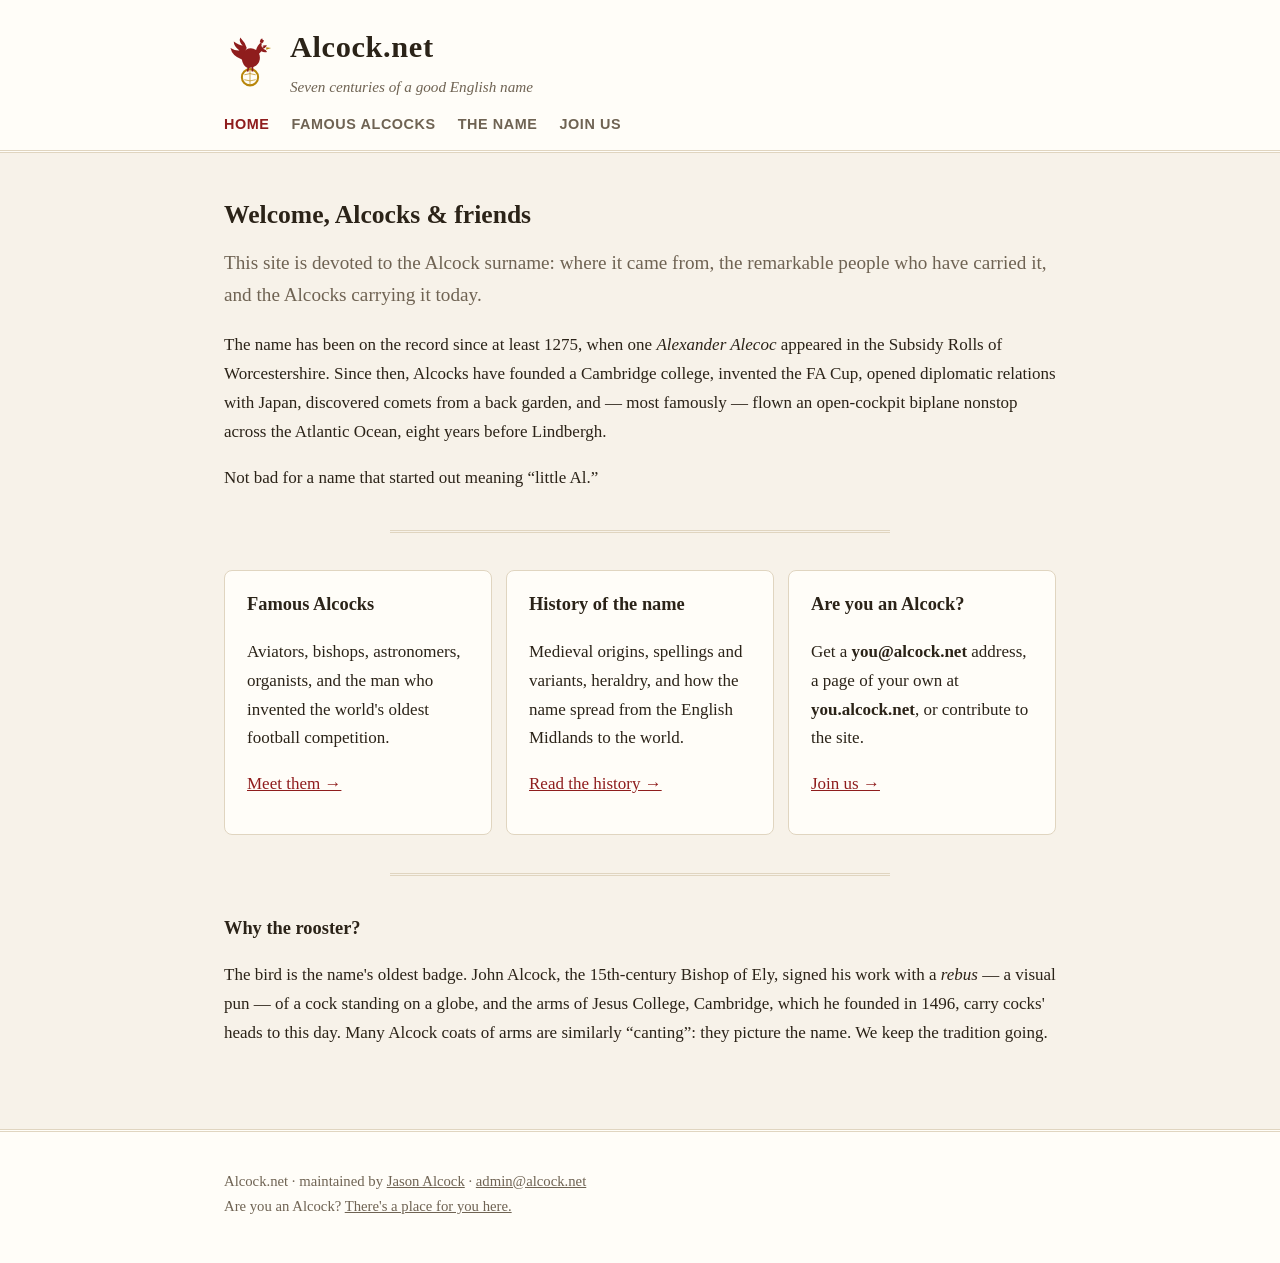
==== site/index.html @ 47d07867 "Initial sites: alcock.net heritage site + jason.alcock.net personal site - 4-page parchment-themed h" ====
<!DOCTYPE html>
<html lang="en">
<head>
<meta charset="utf-8">
<meta name="viewport" content="width=device-width, initial-scale=1">
<title>Alcock.net — A home for the Alcock name</title>
<meta name="description" content="Alcock.net celebrates the history of the Alcock surname and the people who carry it — from medieval England to transatlantic flight. Alcocks welcome.">
<link rel="stylesheet" href="style.css">
<link rel="icon" href="rooster.svg" type="image/svg+xml">
</head>
<body>
<a class="skip-link" href="#main">Skip to content</a>

<header class="site">
  <div class="wrap">
    <div class="masthead">
      <img class="rooster" src="rooster.svg" alt="" width="52" height="52">
      <div>
        <h1><a href="index.html">Alcock.net</a></h1>
        <p class="tagline">Seven centuries of a good English name</p>
      </div>
    </div>
    <nav class="site" aria-label="Main">
      <a href="index.html" aria-current="page">Home</a>
      <a href="famous-alcocks.html">Famous Alcocks</a>
      <a href="name-history.html">The Name</a>
      <a href="join.html">Join Us</a>
    </nav>
  </div>
</header>

<main id="main">
  <div class="wrap">
    <h2>Welcome, Alcocks &amp; friends</h2>
    <p class="lede">This site is devoted to the Alcock surname: where it came from, the remarkable people who have carried it, and the Alcocks carrying it today.</p>

    <p>The name has been on the record since at least 1275, when one <em>Alexander Alecoc</em> appeared in the Subsidy Rolls of Worcestershire. Since then, Alcocks have founded a Cambridge college, invented the FA Cup, opened diplomatic relations with Japan, discovered comets from a back garden, and — most famously — flown an open-cockpit biplane nonstop across the Atlantic Ocean, eight years before Lindbergh.</p>

    <p>Not bad for a name that started out meaning &ldquo;little Al.&rdquo;</p>

    <hr class="rule">

    <div class="cols">
      <div class="card">
        <h3>Famous Alcocks</h3>
        <p>Aviators, bishops, astronomers, organists, and the man who invented the world's oldest football competition.</p>
        <p><a href="famous-alcocks.html">Meet them &rarr;</a></p>
      </div>
      <div class="card">
        <h3>History of the name</h3>
        <p>Medieval origins, spellings and variants, heraldry, and how the name spread from the English Midlands to the world.</p>
        <p><a href="name-history.html">Read the history &rarr;</a></p>
      </div>
      <div class="card">
        <h3>Are you an Alcock?</h3>
        <p>Get a <strong>you@alcock.net</strong> address, a page of your own at <strong>you.alcock.net</strong>, or contribute to the site.</p>
        <p><a href="join.html">Join us &rarr;</a></p>
      </div>
    </div>

    <hr class="rule">

    <h3>Why the rooster?</h3>
    <p>The bird is the name's oldest badge. John Alcock, the 15th-century Bishop of Ely, signed his work with a <em>rebus</em> — a visual pun — of a cock standing on a globe, and the arms of Jesus College, Cambridge, which he founded in 1496, carry cocks' heads to this day. Many Alcock coats of arms are similarly &ldquo;canting&rdquo;: they picture the name. We keep the tradition going.</p>
  </div>
</main>

<footer class="site">
  <div class="wrap">
    <p>Alcock.net &middot; maintained by <a href="https://jason.alcock.net">Jason Alcock</a> &middot; <a href="mailto:admin@alcock.net">admin@alcock.net</a><br>
    Are you an Alcock? <a href="join.html">There's a place for you here.</a></p>
  </div>
</footer>
</body>
</html>
---- site/style.css ----
/* Alcock.net — heritage site for the Alcock name.
   Warm parchment theme with the rooster (Bishop Alcock's rebus) as motif. */

:root {
  --bg: #f7f2e9;
  --panel: #fffdf8;
  --line: #e0d5c0;
  --ink: #2b2318;
  --dim: #6f6353;
  --accent: #8f1d1d;      /* heraldic gules */
  --accent2: #b8860b;     /* old gold */
  --serif: "Iowan Old Style", "Palatino Linotype", Palatino, Georgia, serif;
  --sans: -apple-system, BlinkMacSystemFont, "Segoe UI", Roboto, Helvetica, Arial, sans-serif;
}

* { box-sizing: border-box; }

html { scroll-behavior: smooth; }

@media (prefers-reduced-motion: reduce) {
  html { scroll-behavior: auto; }
  *, *::before, *::after { transition: none !important; }
}

body {
  margin: 0;
  background: var(--bg);
  color: var(--ink);
  font-family: var(--serif);
  font-size: 1.0625rem;
  line-height: 1.7;
  -webkit-font-smoothing: antialiased;
}

.wrap {
  max-width: 880px;
  margin: 0 auto;
  padding: 0 24px;
}

a { color: var(--accent); }
a:hover { color: var(--accent2); }

a:focus-visible,
button:focus-visible {
  outline: 2px solid var(--accent2);
  outline-offset: 3px;
  border-radius: 2px;
}

.skip-link {
  position: absolute;
  left: -9999px;
  top: 0;
  background: var(--accent);
  color: #fff;
  padding: 10px 16px;
  border-radius: 0 0 8px 0;
  font-weight: 600;
  z-index: 10;
}
.skip-link:focus { left: 0; }

/* ---------- header ---------- */

header.site {
  border-bottom: 3px double var(--line);
  background: var(--panel);
}

.masthead {
  display: flex;
  align-items: center;
  gap: 14px;
  padding: 22px 0 12px;
}

.masthead .rooster { flex: none; }

.masthead h1 {
  font-size: 1.9rem;
  margin: 0;
  letter-spacing: 0.02em;
  font-weight: 600;
}

.masthead h1 a { color: var(--ink); text-decoration: none; }

.masthead .tagline {
  margin: 0;
  color: var(--dim);
  font-style: italic;
  font-size: 0.95rem;
}

nav.site {
  display: flex;
  flex-wrap: wrap;
  gap: 4px 22px;
  padding: 0 0 14px;
  font-family: var(--sans);
  font-size: 0.9rem;
  letter-spacing: 0.04em;
  text-transform: uppercase;
}

nav.site a {
  text-decoration: none;
  color: var(--dim);
  font-weight: 600;
}

nav.site a[aria-current="page"],
nav.site a:hover { color: var(--accent); }

/* ---------- content ---------- */

main { padding: 40px 0 64px; }

h2 {
  font-size: 1.6rem;
  font-weight: 600;
  margin: 0 0 0.4em;
}

h3 {
  font-size: 1.15rem;
  font-weight: 600;
  margin: 1.6em 0 0.3em;
}

.lede {
  font-size: 1.2rem;
  color: var(--dim);
  margin-top: 0;
}

.rule {
  border: none;
  border-top: 3px double var(--line);
  margin: 2.2em auto;
  width: 60%;
}

/* ---------- cards / figures ---------- */

.figure-list { padding: 0; margin: 1.5em 0; list-style: none; }

.figure-list li {
  background: var(--panel);
  border: 1px solid var(--line);
  border-radius: 8px;
  padding: 18px 22px;
  margin-bottom: 14px;
}

.figure-list .who {
  font-weight: 600;
  font-size: 1.08rem;
}

.figure-list .dates {
  color: var(--dim);
  font-weight: 400;
  font-size: 0.95rem;
  margin-left: 6px;
}

.figure-list p { margin: 0.35em 0 0; }

.cols {
  display: grid;
  grid-template-columns: repeat(auto-fit, minmax(240px, 1fr));
  gap: 14px;
  margin: 1.5em 0;
}

.card {
  background: var(--panel);
  border: 1px solid var(--line);
  border-radius: 8px;
  padding: 18px 22px;
}

.card h3 { margin-top: 0; }

/* ---------- buttons ---------- */

.btn {
  display: inline-block;
  font-family: var(--sans);
  font-weight: 600;
  font-size: 0.95rem;
  background: var(--accent);
  color: #fff;
  padding: 10px 20px;
  border-radius: 6px;
  text-decoration: none;
  margin: 4px 8px 4px 0;
}

.btn:hover { background: var(--accent2); color: #fff; }

.btn.ghost {
  background: transparent;
  color: var(--accent);
  border: 1px solid var(--accent);
}

.btn.ghost:hover { color: var(--accent2); border-color: var(--accent2); background: transparent; }

/* ---------- members table ---------- */

table.members {
  width: 100%;
  border-collapse: collapse;
  margin: 1.2em 0;
  font-size: 1rem;
}

table.members th,
table.members td {
  text-align: left;
  padding: 10px 12px;
  border-bottom: 1px solid var(--line);
}

table.members th {
  font-family: var(--sans);
  font-size: 0.8rem;
  text-transform: uppercase;
  letter-spacing: 0.05em;
  color: var(--dim);
}

/* ---------- footer ---------- */

footer.site {
  border-top: 3px double var(--line);
  background: var(--panel);
  padding: 22px 0 30px;
  color: var(--dim);
  font-size: 0.92rem;
}

footer.site a { color: var(--dim); }

@media (max-width: 540px) {
  .masthead h1 { font-size: 1.5rem; }
  main { padding: 28px 0 48px; }
}
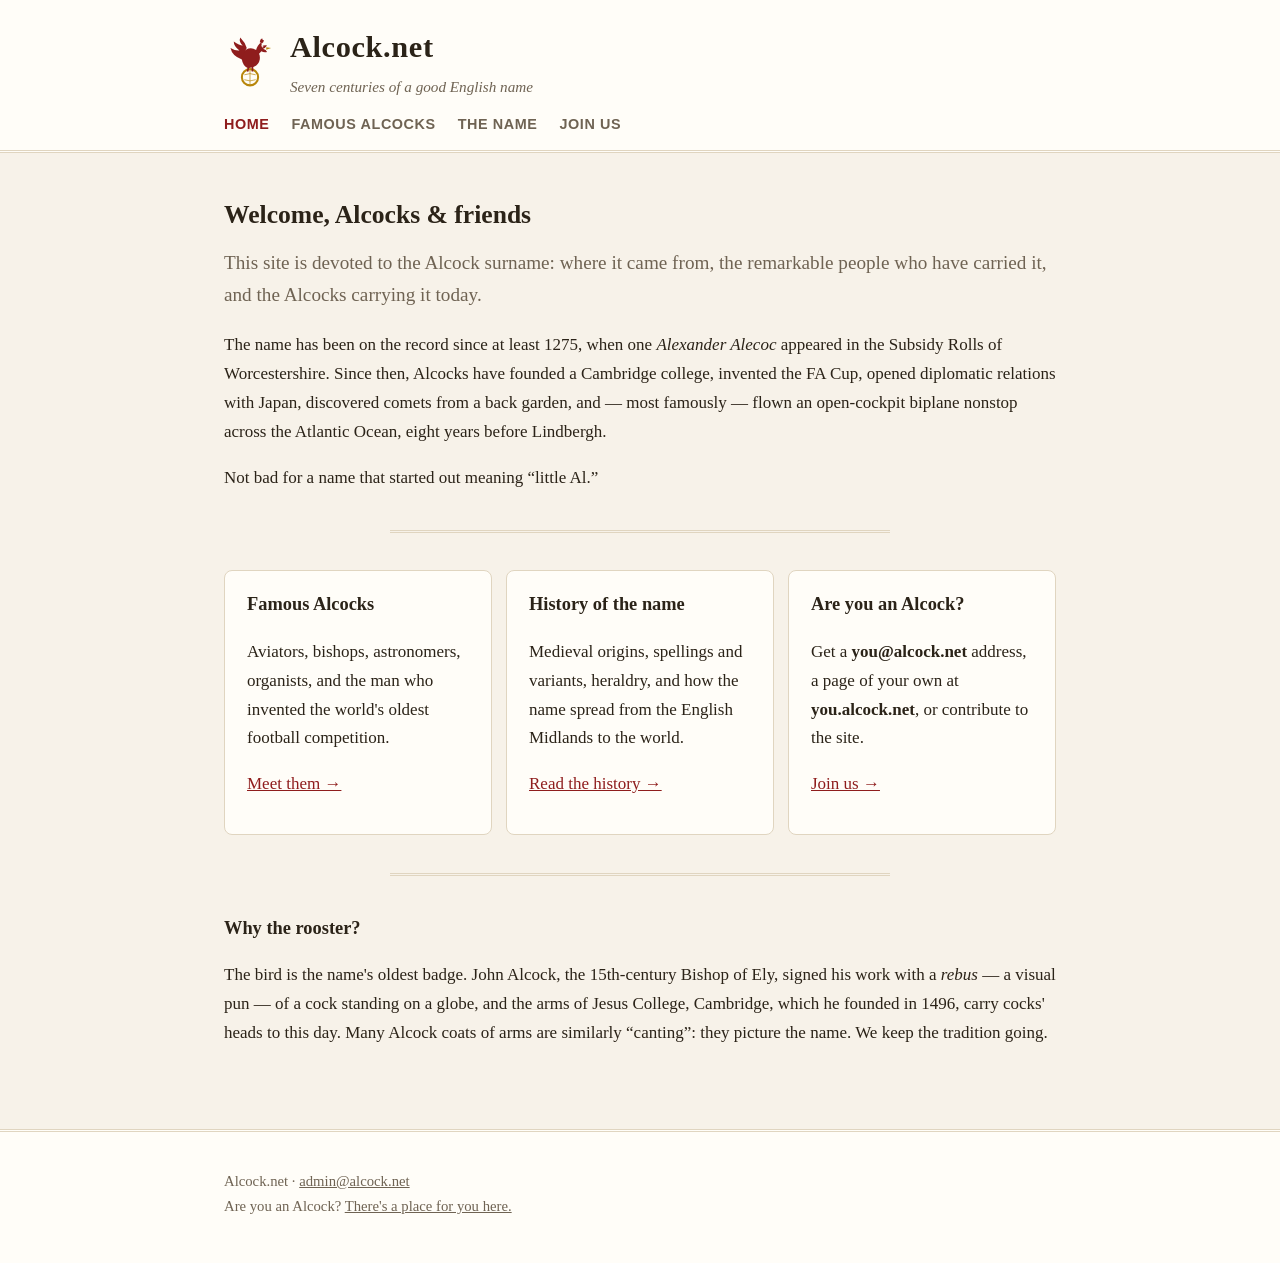
==== commit 8b4cc331: "Add portraits and heraldry images with credits; remove member register and maintainer name from publ" ====
--- a/site/index.html
+++ b/site/index.html
@@ -67,7 +67,7 @@
 
 <footer class="site">
   <div class="wrap">
-    <p>Alcock.net &middot; maintained by <a href="https://jason.alcock.net">Jason Alcock</a> &middot; <a href="mailto:admin@alcock.net">admin@alcock.net</a><br>
+    <p>Alcock.net &middot; <a href="mailto:admin@alcock.net">admin@alcock.net</a><br>
     Are you an Alcock? <a href="join.html">There's a place for you here.</a></p>
   </div>
 </footer>
--- a/site/style.css
+++ b/site/style.css
@@ -168,6 +168,59 @@
 
 .figure-list p { margin: 0.35em 0 0; }
 
+.figure-list .src {
+  font-family: var(--sans);
+  font-size: 0.8rem;
+  color: var(--dim);
+  margin-top: 0.6em;
+}
+
+.figure-list .src a { color: var(--dim); }
+.figure-list .src a:hover { color: var(--accent); }
+
+.figure-list .portrait {
+  float: right;
+  width: 110px;
+  height: auto;
+  border-radius: 6px;
+  border: 1px solid var(--line);
+  margin: 4px 0 10px 16px;
+}
+
+.figure-list li::after {
+  content: "";
+  display: block;
+  clear: both;
+}
+
+/* ---------- heraldry figure ---------- */
+
+figure.herald {
+  margin: 1.4em auto;
+  text-align: center;
+  max-width: 320px;
+}
+
+figure.herald img {
+  width: 200px;
+  height: auto;
+}
+
+figure.herald figcaption {
+  font-family: var(--sans);
+  font-size: 0.82rem;
+  color: var(--dim);
+  margin-top: 8px;
+  line-height: 1.5;
+}
+
+figure.herald figcaption a { color: var(--dim); }
+figure.herald figcaption a:hover { color: var(--accent); }
+
+@media (max-width: 540px) {
+  .figure-list .portrait { width: 84px; margin-left: 12px; }
+}
+
 .cols {
   display: grid;
   grid-template-columns: repeat(auto-fit, minmax(240px, 1fr));
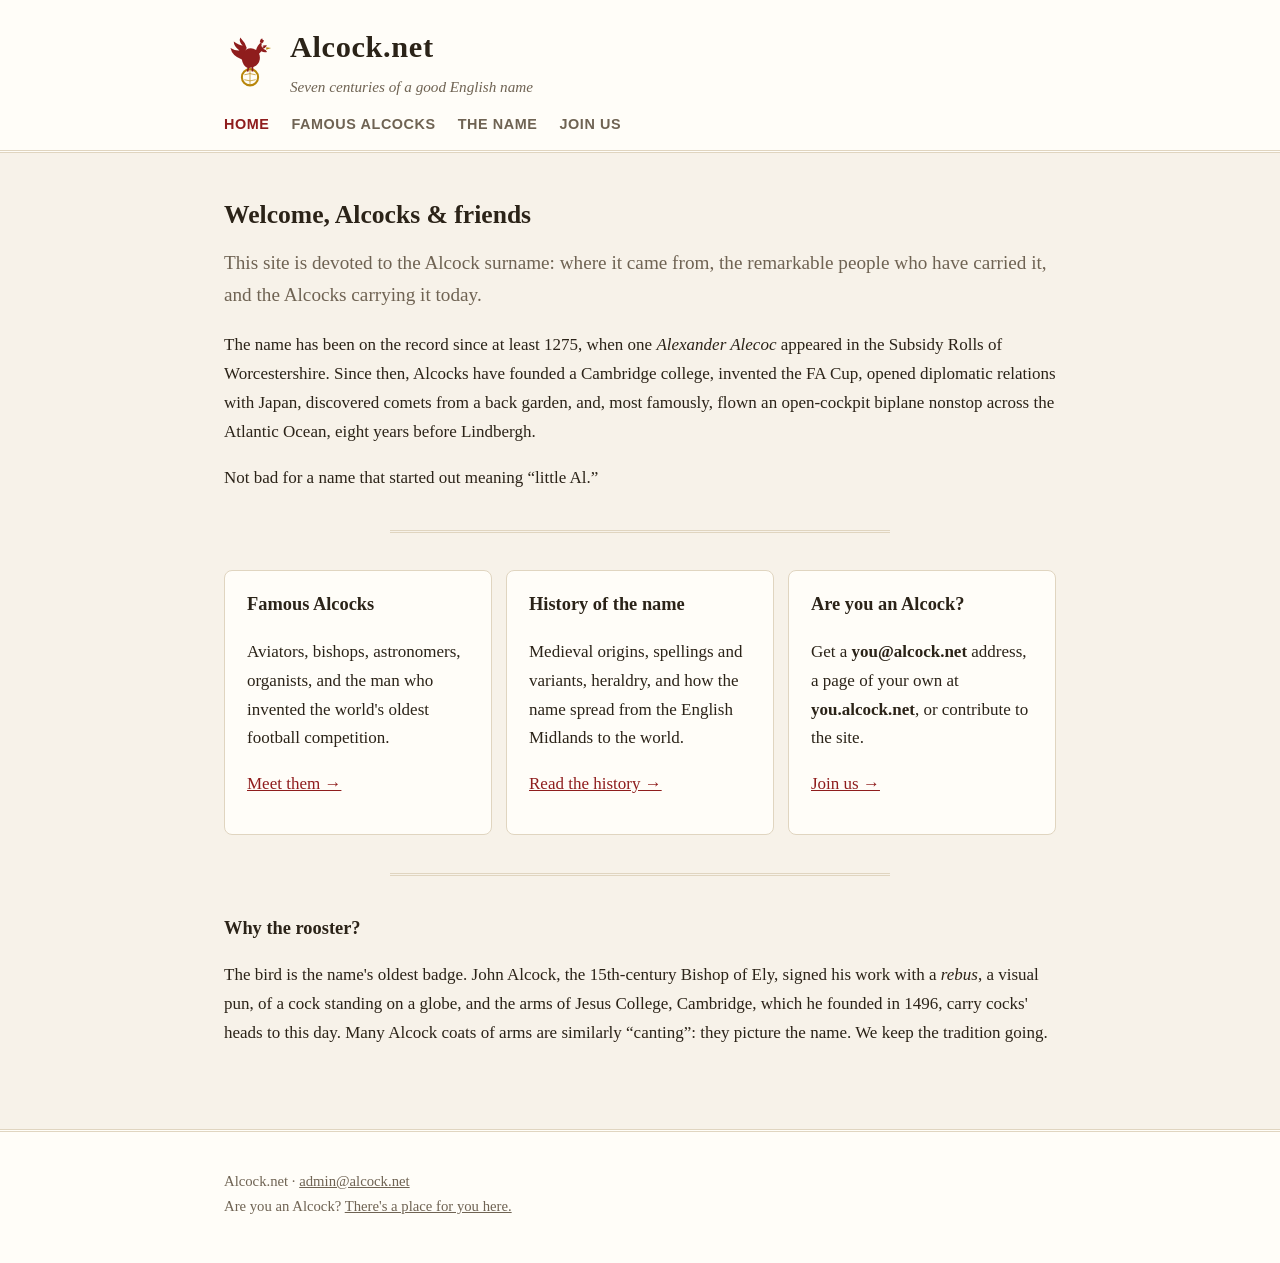
==== commit 6876f754: "Personal site iteration + site-wide em dash removal - jason: effigy wording; Breakbone section rewor" ====
--- a/site/index.html
+++ b/site/index.html
@@ -3,8 +3,8 @@
 <head>
 <meta charset="utf-8">
 <meta name="viewport" content="width=device-width, initial-scale=1">
-<title>Alcock.net — A home for the Alcock name</title>
-<meta name="description" content="Alcock.net celebrates the history of the Alcock surname and the people who carry it — from medieval England to transatlantic flight. Alcocks welcome.">
+<title>Alcock.net · A home for the Alcock name</title>
+<meta name="description" content="Alcock.net celebrates the history of the Alcock surname and the people who carry it, from medieval England to transatlantic flight. Alcocks welcome.">
 <link rel="stylesheet" href="style.css">
 <link rel="icon" href="rooster.svg" type="image/svg+xml">
 </head>
@@ -34,7 +34,7 @@
     <h2>Welcome, Alcocks &amp; friends</h2>
     <p class="lede">This site is devoted to the Alcock surname: where it came from, the remarkable people who have carried it, and the Alcocks carrying it today.</p>
 
-    <p>The name has been on the record since at least 1275, when one <em>Alexander Alecoc</em> appeared in the Subsidy Rolls of Worcestershire. Since then, Alcocks have founded a Cambridge college, invented the FA Cup, opened diplomatic relations with Japan, discovered comets from a back garden, and — most famously — flown an open-cockpit biplane nonstop across the Atlantic Ocean, eight years before Lindbergh.</p>
+    <p>The name has been on the record since at least 1275, when one <em>Alexander Alecoc</em> appeared in the Subsidy Rolls of Worcestershire. Since then, Alcocks have founded a Cambridge college, invented the FA Cup, opened diplomatic relations with Japan, discovered comets from a back garden, and, most famously, flown an open-cockpit biplane nonstop across the Atlantic Ocean, eight years before Lindbergh.</p>
 
     <p>Not bad for a name that started out meaning &ldquo;little Al.&rdquo;</p>
 
@@ -61,7 +61,7 @@
     <hr class="rule">
 
     <h3>Why the rooster?</h3>
-    <p>The bird is the name's oldest badge. John Alcock, the 15th-century Bishop of Ely, signed his work with a <em>rebus</em> — a visual pun — of a cock standing on a globe, and the arms of Jesus College, Cambridge, which he founded in 1496, carry cocks' heads to this day. Many Alcock coats of arms are similarly &ldquo;canting&rdquo;: they picture the name. We keep the tradition going.</p>
+    <p>The bird is the name's oldest badge. John Alcock, the 15th-century Bishop of Ely, signed his work with a <em>rebus</em>, a visual pun, of a cock standing on a globe, and the arms of Jesus College, Cambridge, which he founded in 1496, carry cocks' heads to this day. Many Alcock coats of arms are similarly &ldquo;canting&rdquo;: they picture the name. We keep the tradition going.</p>
   </div>
 </main>
 
